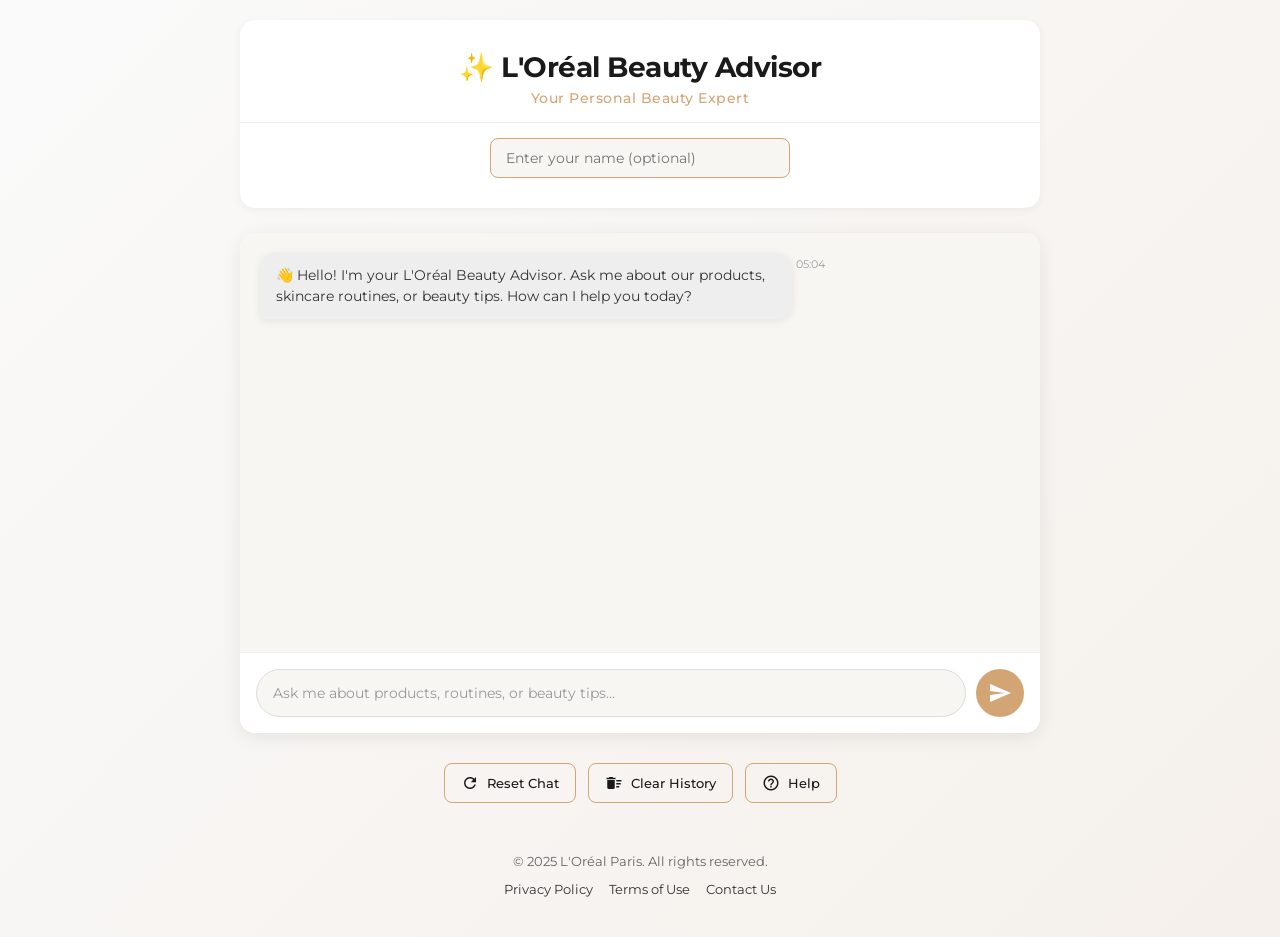
==== index.html @ 0d12a142 "Update" ====
<!doctype html>
<html lang="en">
  <head>
    <meta charset="UTF-8" />
    <meta name="viewport" content="width=device-width, initial-scale=1.0" />
    <title>L'Oréal Beauty Advisor</title>
    <link
      href="https://fonts.googleapis.com/icon?family=Material+Icons"
      rel="stylesheet"
    />
    <link
      href="https://fonts.googleapis.com/css2?family=Montserrat:wght@300;500;700&display=swap"
      rel="stylesheet"
    />
    <link rel="stylesheet" href="style.css" />
  </head>

  <body>
    <div class="page-wrapper">
      <!------- Header / Branding ------->
      <header class="site-header">
        <!-- L'Oréal branding -->
        <div class="logo-container">
          <h1 class="site-title">✨ L'Oréal Beauty Advisor</h1>
          <p class="tagline">Your Personal Beauty Expert</p>
        </div>

        <!-- User name input -->
        <div class="user-info-section">
          <input
            id="userName"
            type="text"
            placeholder="Enter your name (optional)"
            class="user-name-input"
            autocomplete="off"
          />
        </div>
      </header>

      <!------- Main Chat Area ------->
      <main class="main-content">
        <!-- Display latest question ------->
        <section
          id="latestQuestionSection"
          class="latest-question-section"
          style="display: none"
        >
          <div class="latest-question-box">
            <strong>Your Question:</strong>
            <p id="latestQuestion"></p>
          </div>
        </section>

        <!-- Chat messages area ------->
        <section class="chatbox">
          <div id="chatWindow" class="chat-window">
            <!-- Welcome message will appear here -->
          </div>

          <!-- Input form ------->
          <form id="chatForm" class="chat-form">
            <label for="userInput" class="visually-hidden">Message</label>
            <input
              id="userInput"
              name="userInput"
              type="text"
              placeholder="Ask me about products, routines, or beauty tips…"
              autocomplete="off"
              required
            />
            <button type="submit" id="sendBtn" class="send-btn">
              <span class="material-icons">send</span>
              <span class="visually-hidden">Send</span>
            </button>
          </form>
        </section>

        <!-- Action buttons ------->
        <div class="action-buttons">
          <button id="resetBtn" class="action-btn reset-btn">
            <span class="material-icons">refresh</span>
            Reset Chat
          </button>
          <button id="clearBtn" class="action-btn clear-btn">
            <span class="material-icons">delete_sweep</span>
            Clear History
          </button>
          <button id="helpBtn" class="action-btn help-btn">
            <span class="material-icons">help_outline</span>
            Help
          </button>
        </div>
      </main>

      <!------- Footer ------->
      <footer class="site-footer">
        <p>&copy; 2025 L'Oréal Paris. All rights reserved.</p>
        <nav>
          <a href="#">Privacy Policy</a>
          <a href="#">Terms of Use</a>
          <a href="#">Contact Us</a>
        </nav>
      </footer>
    </div>

    <!-- Link to JavaScript file -->
    <script src="script.js"></script>
  </body>
</html>
---- style.css ----
/* —— basic reset —— */
* {
  box-sizing: border-box;
  margin: 0;
  padding: 0;
}

/* —— COLOR SCHEME (L'Oréal Branding) —— */
:root {
  --loreal-gold: #d4a574;
  --loreal-black: #1a1a1a;
  --loreal-white: #ffffff;
  --loreal-light-bg: #f8f6f3;
  --user-bubble: #d4a574;
  --assistant-bubble: #eeeeee;
  --text-dark: #333333;
  --text-light: #666666;
}

/* —— body + fonts —— */
body {
  font-family: "Montserrat", Arial, Helvetica, sans-serif;
  color: var(--text-dark);
  background: linear-gradient(135deg, #fafafa 0%, #f5f0eb 100%);
  min-height: 100vh;
  display: flex;
  justify-content: center;
  padding: 20px;
}

.page-wrapper {
  width: 100%;
  max-width: 800px;
}

/* —— HEADER / BRANDING —— */
.site-header {
  text-align: center;
  padding: 30px 0;
  background: var(--loreal-white);
  border-radius: 15px;
  box-shadow: 0 2px 10px rgba(0, 0, 0, 0.05);
  margin-bottom: 25px;
}

.logo-container {
  margin-bottom: 15px;
}

.site-title {
  font-size: 28px;
  font-weight: 700;
  color: var(--loreal-black);
  margin-bottom: 5px;
  letter-spacing: -0.5px;
}

.tagline {
  font-size: 14px;
  color: var(--loreal-gold);
  font-weight: 500;
  letter-spacing: 0.5px;
}

/* User name input */
.user-info-section {
  margin-top: 15px;
  padding-top: 15px;
  border-top: 1px solid #eeeeee;
}

.user-name-input {
  padding: 10px 15px;
  border: 1.5px solid var(--loreal-gold);
  border-radius: 8px;
  font-size: 14px;
  font-family: "Montserrat", Arial, Helvetica, sans-serif;
  width: 100%;
  max-width: 300px;
  background: var(--loreal-light-bg);
  color: var(--text-dark);
  transition: all 0.3s ease;
}

.user-name-input:focus {
  outline: none;
  border-color: var(--loreal-black);
  background: var(--loreal-white);
  box-shadow: 0 0 0 3px rgba(212, 165, 116, 0.1);
}

/* —— MAIN CONTENT —— */
.main-content {
  display: flex;
  flex-direction: column;
  gap: 20px;
}

/* Latest Question Display */
.latest-question-section {
  animation: slideDown 0.4s ease-out;
}

.latest-question-box {
  background: linear-gradient(135deg, var(--loreal-gold) 0%, #c9a961 100%);
  color: var(--loreal-white);
  padding: 15px 20px;
  border-radius: 10px;
  font-size: 14px;
  box-shadow: 0 4px 12px rgba(212, 165, 116, 0.2);
}

.latest-question-box strong {
  display: block;
  font-size: 12px;
  text-transform: uppercase;
  letter-spacing: 0.5px;
  margin-bottom: 8px;
  opacity: 0.9;
}

.latest-question-box p {
  font-size: 15px;
  line-height: 1.4;
}

/* —— CHATBOX STYLING —— */
.chatbox {
  background: var(--loreal-white);
  border-radius: 15px;
  box-shadow: 0 4px 20px rgba(0, 0, 0, 0.08);
  display: flex;
  flex-direction: column;
  height: 500px;
  overflow: hidden;
}

.chat-window {
  flex: 1;
  overflow-y: auto;
  padding: 20px;
  display: flex;
  flex-direction: column;
  gap: 12px;
  background: var(--loreal-light-bg);
}

/* Scrollbar styling */
.chat-window::-webkit-scrollbar {
  width: 8px;
}

.chat-window::-webkit-scrollbar-track {
  background: transparent;
}

.chat-window::-webkit-scrollbar-thumb {
  background: var(--loreal-gold);
  border-radius: 4px;
}

.chat-window::-webkit-scrollbar-thumb:hover {
  background: var(--loreal-black);
}

/* —— MESSAGE BUBBLES —— */
.message-container {
  display: flex;
  margin-bottom: 8px;
  animation: fadeIn 0.3s ease-in;
}

.message-container.user {
  justify-content: flex-end;
}

.message-container.assistant {
  justify-content: flex-start;
}

.message-bubble {
  max-width: 70%;
  padding: 12px 16px;
  border-radius: 15px;
  word-wrap: break-word;
  font-size: 14px;
  line-height: 1.5;
  box-shadow: 0 2px 8px rgba(0, 0, 0, 0.08);
  transition:
    transform 0.2s ease,
    box-shadow 0.2s ease;
}

.message-bubble:hover {
  transform: translateY(-2px);
  box-shadow: 0 4px 12px rgba(0, 0, 0, 0.12);
}

/* User message bubble (right side, gold) */
.message-bubble.user {
  background: var(--user-bubble);
  color: var(--loreal-white);
  border-bottom-right-radius: 4px;
  font-weight: 500;
}

/* Assistant message bubble (left side, light gray) */
.message-bubble.assistant {
  background: var(--assistant-bubble);
  color: var(--text-dark);
  border-bottom-left-radius: 4px;
}

/* Message timestamp */
.message-time {
  font-size: 11px;
  margin-top: 4px;
  opacity: 0.6;
  padding: 0 4px;
}

.message-container.user .message-time {
  text-align: right;
  color: var(--loreal-white);
}

.message-container.assistant .message-time {
  color: var(--text-light);
}

/* —— CHAT FORM / INPUT —— */
.chat-form {
  display: flex;
  gap: 10px;
  padding: 16px;
  background: var(--loreal-white);
  border-top: 1px solid #eeeeee;
}

.chat-form input {
  flex: 1;
  padding: 12px 16px;
  border: 1.5px solid #dddddd;
  border-radius: 25px;
  font-size: 14px;
  font-family: "Montserrat", Arial, Helvetica, sans-serif;
  background: var(--loreal-light-bg);
  color: var(--text-dark);
  transition: all 0.3s ease;
}

.chat-form input::placeholder {
  color: #999999;
}

.chat-form input:focus {
  outline: none;
  border-color: var(--loreal-gold);
  background: var(--loreal-white);
  box-shadow: 0 0 0 3px rgba(212, 165, 116, 0.1);
}

/* Send button */
.send-btn {
  width: 48px;
  height: 48px;
  padding: 0;
  border: none;
  border-radius: 50%;
  background: var(--loreal-gold);
  color: var(--loreal-white);
  font-size: 18px;
  cursor: pointer;
  display: flex;
  align-items: center;
  justify-content: center;
  transition: all 0.3s ease;
  flex-shrink: 0;
}

.send-btn:hover {
  background: var(--loreal-black);
  transform: scale(1.05);
}

.send-btn:active {
  transform: scale(0.95);
}

.send-btn:focus {
  outline: none;
  box-shadow: 0 0 0 3px rgba(212, 165, 116, 0.3);
}

.send-btn .material-icons {
  font-size: 24px;
}

/* —— ACTION BUTTONS —— */
.action-buttons {
  display: flex;
  gap: 12px;
  justify-content: center;
  flex-wrap: wrap;
  padding: 10px 0;
}

.action-btn {
  display: flex;
  align-items: center;
  gap: 8px;
  padding: 10px 16px;
  border: 1.5px solid var(--loreal-gold);
  border-radius: 8px;
  background: transparent;
  color: var(--loreal-black);
  font-size: 13px;
  font-weight: 500;
  font-family: "Montserrat", Arial, Helvetica, sans-serif;
  cursor: pointer;
  transition: all 0.3s ease;
}

.action-btn .material-icons {
  font-size: 18px;
}

.action-btn:hover {
  background: var(--loreal-gold);
  color: var(--loreal-white);
  transform: translateY(-2px);
  box-shadow: 0 4px 12px rgba(212, 165, 116, 0.3);
}

.action-btn:active {
  transform: translateY(0);
}

.action-btn:focus {
  outline: none;
  box-shadow: 0 0 0 3px rgba(212, 165, 116, 0.2);
}

/* —— ANIMATIONS —— */
@keyframes fadeIn {
  from {
    opacity: 0;
    transform: translateY(10px);
  }
  to {
    opacity: 1;
    transform: translateY(0);
  }
}

@keyframes slideDown {
  from {
    opacity: 0;
    transform: translateY(-10px);
  }
  to {
    opacity: 1;
    transform: translateY(0);
  }
}

@keyframes pulse {
  0%,
  100% {
    opacity: 1;
  }
  50% {
    opacity: 0.6;
  }
}

/* Loading indicator animation */
.typing-indicator {
  display: flex;
  gap: 4px;
  padding: 8px;
}

.typing-indicator span {
  width: 8px;
  height: 8px;
  border-radius: 50%;
  background: var(--loreal-gold);
  animation: pulse 1.4s infinite;
}

.typing-indicator span:nth-child(2) {
  animation-delay: 0.2s;
}

.typing-indicator span:nth-child(3) {
  animation-delay: 0.4s;
}

/* —— FOOTER —— */
.site-footer {
  margin: 40px 0 20px;
  text-align: center;
  font-size: 13px;
  color: var(--text-light);
}

.site-footer p {
  margin-bottom: 12px;
}

.site-footer nav {
  display: flex;
  justify-content: center;
  gap: 16px;
  flex-wrap: wrap;
}

.site-footer a {
  color: var(--text-dark);
  text-decoration: none;
  transition: color 0.3s ease;
}

.site-footer a:hover {
  color: var(--loreal-gold);
}

/* —— ACCESSIBILITY —— */
.visually-hidden {
  position: absolute;
  width: 1px;
  height: 1px;
  padding: 0;
  margin: -1px;
  overflow: hidden;
  clip: rect(0, 0, 0, 0);
  white-space: nowrap;
  border: 0;
}

/* —— RESPONSIVE DESIGN —— */
@media (max-width: 768px) {
  .site-title {
    font-size: 24px;
  }

  .tagline {
    font-size: 13px;
  }

  .chatbox {
    height: 400px;
  }

  .message-bubble {
    max-width: 85%;
    font-size: 13px;
  }

  .chat-form input {
    font-size: 16px; /* Prevents zoom on iOS */
  }

  .action-buttons {
    gap: 8px;
  }

  .action-btn {
    font-size: 12px;
    padding: 8px 12px;
  }

  .action-btn .material-icons {
    font-size: 16px;
  }
}

@media (max-width: 480px) {
  .page-wrapper {
    width: 100%;
  }

  .site-title {
    font-size: 20px;
  }

  .chatbox {
    height: 350px;
  }

  .message-bubble {
    max-width: 90%;
    font-size: 13px;
    padding: 10px 14px;
  }

  .chat-form {
    gap: 8px;
    padding: 12px;
  }

  .send-btn {
    width: 44px;
    height: 44px;
  }

  .action-buttons {
    gap: 6px;
  }

  .action-btn {
    font-size: 11px;
    padding: 8px 10px;
  }
}
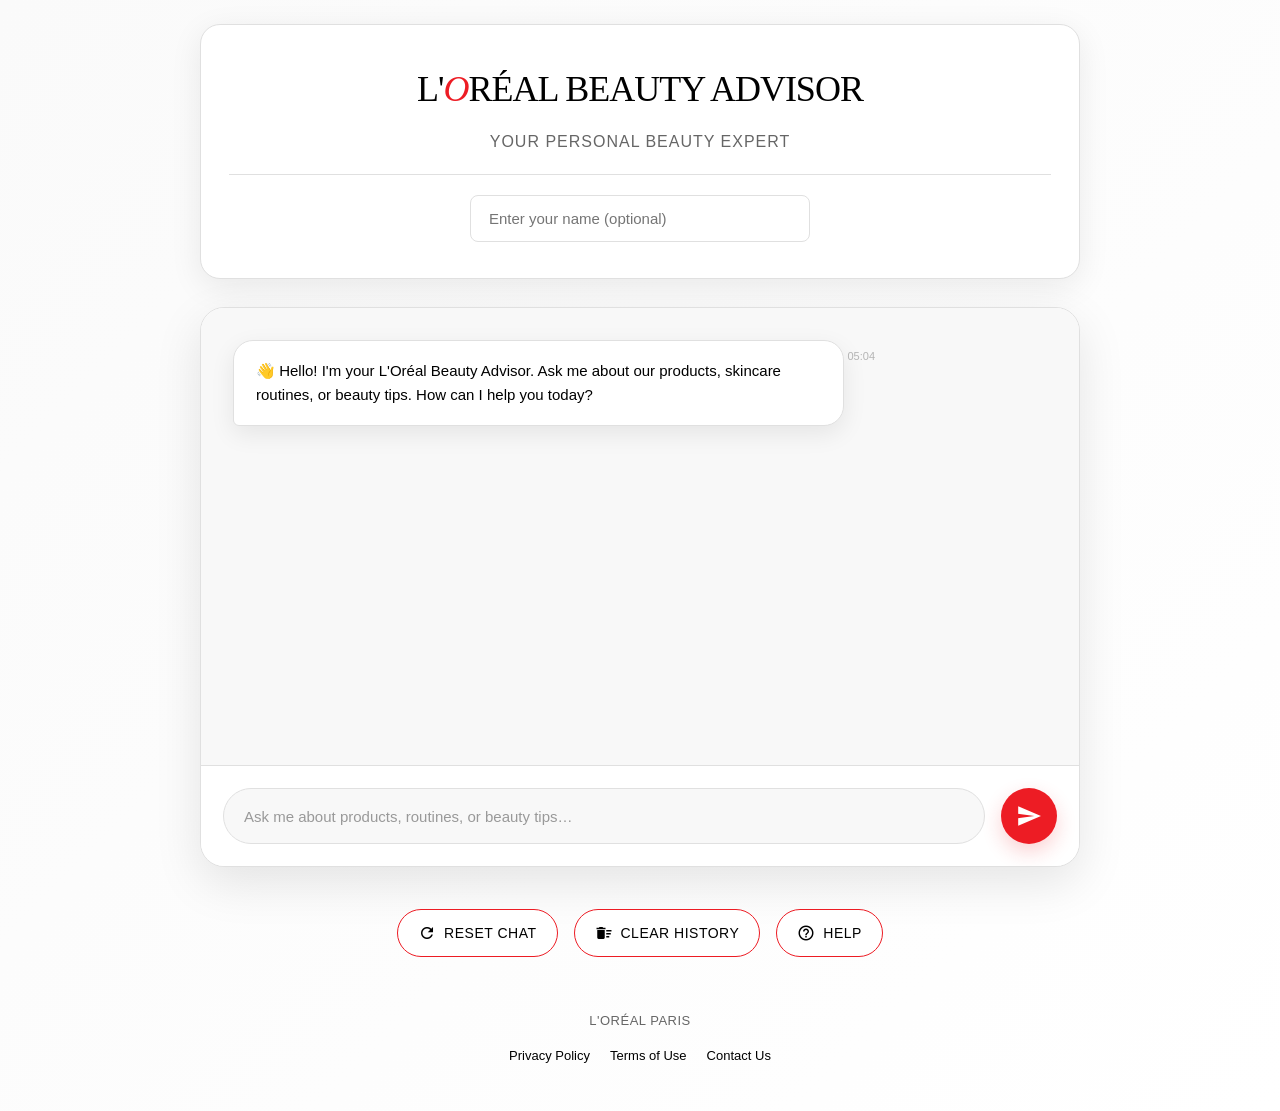
==== commit 5531c278: "css" ====
--- a/index.html
+++ b/index.html
@@ -21,7 +21,9 @@
       <header class="site-header">
         <!-- L'Oréal branding -->
         <div class="logo-container">
-          <h1 class="site-title">✨ L'Oréal Beauty Advisor</h1>
+          <h1 class="site-title">
+            L'<span class="loreal-o">O</span>RÉAL Beauty Advisor
+          </h1>
           <p class="tagline">Your Personal Beauty Expert</p>
         </div>
 
@@ -94,7 +96,7 @@
 
       <!------- Footer ------->
       <footer class="site-footer">
-        <p>&copy; 2025 L'Oréal Paris. All rights reserved.</p>
+        <p>L'<span class="loreal-o">O</span>RÉAL Paris</p>
         <nav>
           <a href="#">Privacy Policy</a>
           <a href="#">Terms of Use</a>
--- a/style.css
+++ b/style.css
@@ -5,95 +5,121 @@
   padding: 0;
 }
 
-/* —— COLOR SCHEME (L'Oréal Branding) —— */
+/* —— L'ORÉAL BRAND COLOR PALETTE —— */
 :root {
-  --loreal-gold: #d4a574;
-  --loreal-black: #1a1a1a;
+  /* Primary Colors */
+  --loreal-black: #000000;
   --loreal-white: #ffffff;
-  --loreal-light-bg: #f8f6f3;
-  --user-bubble: #d4a574;
-  --assistant-bubble: #eeeeee;
-  --text-dark: #333333;
-  --text-light: #666666;
-}
-
-/* —— body + fonts —— */
+  --loreal-red: #ed1c24;
+  
+  /* Secondary Colors */
+  --loreal-red-dark: #c8102e;
+  --loreal-gray-light: #f5f5f5;
+  --loreal-gray-medium: #e0e0e0;
+  
+  /* Background Colors */
+  --loreal-bg-primary: #ffffff;
+  --loreal-bg-secondary: #fafafa;
+  --loreal-bg-accent: #f8f8f8;
+  
+  /* Text Colors */
+  --loreal-text-primary: #000000;
+  --loreal-text-secondary: #666666;
+  --loreal-text-light: #999999;
+}
+
+/* —— L'ORÉAL TYPOGRAPHY —— */
+/* Primary: Helvetica (sans-serif for clean, modern look) */
+/* Secondary: Times New Roman (serif for elegance) */
+/* Accent: Script font for special elements */
+
 body {
-  font-family: "Montserrat", Arial, Helvetica, sans-serif;
-  color: var(--text-dark);
-  background: linear-gradient(135deg, #fafafa 0%, #f5f0eb 100%);
+  font-family: "Helvetica", "Arial", sans-serif;
+  color: var(--loreal-text-primary);
+  background: linear-gradient(135deg, var(--loreal-bg-secondary) 0%, var(--loreal-bg-primary) 100%);
   min-height: 100vh;
   display: flex;
   justify-content: center;
-  padding: 20px;
+  padding: 24px;
+  line-height: 1.6;
 }
 
 .page-wrapper {
   width: 100%;
-  max-width: 800px;
-}
-
-/* —— HEADER / BRANDING —— */
+  max-width: 880px;
+}
+
+/* —— HEADER / L'ORÉAL BRANDING —— */
 .site-header {
   text-align: center;
-  padding: 30px 0;
+  padding: 36px 28px;
   background: var(--loreal-white);
-  border-radius: 15px;
-  box-shadow: 0 2px 10px rgba(0, 0, 0, 0.05);
-  margin-bottom: 25px;
+  border-radius: 20px;
+  box-shadow: 0 8px 32px rgba(0, 0, 0, 0.08);
+  margin-bottom: 28px;
+  border: 1px solid var(--loreal-gray-medium);
 }
 
 .logo-container {
-  margin-bottom: 15px;
+  margin-bottom: 20px;
 }
 
 .site-title {
-  font-size: 28px;
-  font-weight: 700;
+  font-family: "Times New Roman", serif;
+  font-size: 36px;
+  font-weight: normal;
   color: var(--loreal-black);
-  margin-bottom: 5px;
-  letter-spacing: -0.5px;
+  margin-bottom: 10px;
+  letter-spacing: -1px;
+  text-transform: uppercase;
+}
+
+.site-title .loreal-o {
+  color: var(--loreal-red);
+  font-style: italic;
 }
 
 .tagline {
-  font-size: 14px;
-  color: var(--loreal-gold);
-  font-weight: 500;
-  letter-spacing: 0.5px;
+  font-family: "Helvetica", sans-serif;
+  font-size: 16px;
+  color: var(--loreal-text-secondary);
+  font-weight: 300;
+  letter-spacing: 1px;
+  text-transform: uppercase;
 }
 
 /* User name input */
 .user-info-section {
-  margin-top: 15px;
-  padding-top: 15px;
-  border-top: 1px solid #eeeeee;
+  margin-top: 20px;
+  padding-top: 20px;
+  border-top: 1px solid var(--loreal-gray-medium);
 }
 
 .user-name-input {
-  padding: 10px 15px;
-  border: 1.5px solid var(--loreal-gold);
+  padding: 14px 18px;
+  border: 1px solid var(--loreal-gray-medium);
   border-radius: 8px;
-  font-size: 14px;
-  font-family: "Montserrat", Arial, Helvetica, sans-serif;
+  font-size: 15px;
+  font-family: "Helvetica", sans-serif;
   width: 100%;
-  max-width: 300px;
-  background: var(--loreal-light-bg);
-  color: var(--text-dark);
-  transition: all 0.3s ease;
+  max-width: 340px;
+  background: var(--loreal-white);
+  color: var(--loreal-text-primary);
+  transition: all 0.25s ease;
 }
 
 .user-name-input:focus {
   outline: none;
-  border-color: var(--loreal-black);
+  border-color: var(--loreal-red);
   background: var(--loreal-white);
-  box-shadow: 0 0 0 3px rgba(212, 165, 116, 0.1);
+  box-shadow: 0 0 0 3px rgba(237, 28, 36, 0.1);
 }
 
 /* —— MAIN CONTENT —— */
 .main-content {
   display: flex;
   flex-direction: column;
-  gap: 20px;
+  gap: 26px;
 }
 
 /* Latest Question Display */
@@ -102,52 +128,55 @@
 }
 
 .latest-question-box {
-  background: linear-gradient(135deg, var(--loreal-gold) 0%, #c9a961 100%);
+  background: linear-gradient(135deg, var(--loreal-red) 0%, var(--loreal-red-dark) 100%);
   color: var(--loreal-white);
-  padding: 15px 20px;
-  border-radius: 10px;
-  font-size: 14px;
-  box-shadow: 0 4px 12px rgba(212, 165, 116, 0.2);
+  padding: 20px 24px;
+  border-radius: 16px;
+  font-size: 16px;
+  box-shadow: 0 12px 32px rgba(237, 28, 36, 0.15);
+  font-family: "Helvetica", sans-serif;
 }
 
 .latest-question-box strong {
   display: block;
-  font-size: 12px;
+  font-size: 13px;
   text-transform: uppercase;
-  letter-spacing: 0.5px;
-  margin-bottom: 8px;
-  opacity: 0.9;
+  letter-spacing: 1px;
+  margin-bottom: 10px;
+  opacity: 0.95;
+  font-weight: 300;
 }
 
 .latest-question-box p {
-  font-size: 15px;
-  line-height: 1.4;
+  font-size: 16px;
+  line-height: 1.6;
+  font-weight: 400;
 }
 
 /* —— CHATBOX STYLING —— */
 .chatbox {
   background: var(--loreal-white);
-  border-radius: 15px;
-  box-shadow: 0 4px 20px rgba(0, 0, 0, 0.08);
+  border-radius: 24px;
+  box-shadow: 0 16px 48px rgba(0, 0, 0, 0.1);
   display: flex;
   flex-direction: column;
-  height: 500px;
+  height: 560px;
   overflow: hidden;
+  border: 1px solid var(--loreal-gray-medium);
 }
 
 .chat-window {
   flex: 1;
   overflow-y: auto;
-  padding: 20px;
+  padding: 32px;
   display: flex;
   flex-direction: column;
-  gap: 12px;
-  background: var(--loreal-light-bg);
-}
-
-/* Scrollbar styling */
+  gap: 18px;
+  background: var(--loreal-bg-accent);
+}
+
 .chat-window::-webkit-scrollbar {
-  width: 8px;
+  width: 6px;
 }
 
 .chat-window::-webkit-scrollbar-track {
@@ -155,18 +184,18 @@
 }
 
 .chat-window::-webkit-scrollbar-thumb {
-  background: var(--loreal-gold);
-  border-radius: 4px;
+  background: var(--loreal-red);
+  border-radius: 3px;
 }
 
 .chat-window::-webkit-scrollbar-thumb:hover {
-  background: var(--loreal-black);
+  background: var(--loreal-red-dark);
 }
 
 /* —— MESSAGE BUBBLES —— */
 .message-container {
   display: flex;
-  margin-bottom: 8px;
+  margin-bottom: 6px;
   animation: fadeIn 0.3s ease-in;
 }
 
@@ -179,146 +208,146 @@
 }
 
 .message-bubble {
-  max-width: 70%;
-  padding: 12px 16px;
-  border-radius: 15px;
+  max-width: 75%;
+  padding: 18px 22px;
+  border-radius: 20px;
   word-wrap: break-word;
-  font-size: 14px;
-  line-height: 1.5;
-  box-shadow: 0 2px 8px rgba(0, 0, 0, 0.08);
-  transition:
-    transform 0.2s ease,
-    box-shadow 0.2s ease;
+  font-size: 15px;
+  line-height: 1.6;
+  box-shadow: 0 8px 24px rgba(0, 0, 0, 0.08);
+  transition: transform 0.2s ease, box-shadow 0.2s ease;
+  font-family: "Helvetica", sans-serif;
 }
 
 .message-bubble:hover {
-  transform: translateY(-2px);
-  box-shadow: 0 4px 12px rgba(0, 0, 0, 0.12);
-}
-
-/* User message bubble (right side, gold) */
+  transform: translateY(-1px);
+  box-shadow: 0 12px 28px rgba(0, 0, 0, 0.12);
+}
+
 .message-bubble.user {
-  background: var(--user-bubble);
+  background: var(--loreal-red);
   color: var(--loreal-white);
-  border-bottom-right-radius: 4px;
-  font-weight: 500;
-}
-
-/* Assistant message bubble (left side, light gray) */
+  border-bottom-right-radius: 6px;
+  font-weight: 400;
+}
+
 .message-bubble.assistant {
-  background: var(--assistant-bubble);
-  color: var(--text-dark);
-  border-bottom-left-radius: 4px;
-}
-
-/* Message timestamp */
+  background: var(--loreal-white);
+  color: var(--loreal-text-primary);
+  border: 1px solid var(--loreal-gray-medium);
+  border-bottom-left-radius: 6px;
+}
+
 .message-time {
   font-size: 11px;
-  margin-top: 4px;
-  opacity: 0.6;
+  margin-top: 8px;
+  opacity: 0.7;
   padding: 0 4px;
+  font-family: "Helvetica", sans-serif;
 }
 
 .message-container.user .message-time {
   text-align: right;
-  color: var(--loreal-white);
+  color: rgba(255, 255, 255, 0.8);
 }
 
 .message-container.assistant .message-time {
-  color: var(--text-light);
+  color: var(--loreal-text-light);
 }
 
 /* —— CHAT FORM / INPUT —— */
 .chat-form {
   display: flex;
-  gap: 10px;
-  padding: 16px;
-  background: var(--loreal-white);
-  border-top: 1px solid #eeeeee;
+  gap: 16px;
+  padding: 22px;
+  background: rgba(255, 255, 255, 0.98);
+  border-top: 1px solid var(--loreal-gray-medium);
 }
 
 .chat-form input {
   flex: 1;
-  padding: 12px 16px;
-  border: 1.5px solid #dddddd;
-  border-radius: 25px;
-  font-size: 14px;
-  font-family: "Montserrat", Arial, Helvetica, sans-serif;
-  background: var(--loreal-light-bg);
-  color: var(--text-dark);
-  transition: all 0.3s ease;
+  padding: 16px 20px;
+  border: 1px solid var(--loreal-gray-medium);
+  border-radius: 28px;
+  font-size: 15px;
+  font-family: "Helvetica", sans-serif;
+  background: var(--loreal-bg-accent);
+  color: var(--loreal-text-primary);
+  transition: all 0.25s ease;
 }
 
 .chat-form input::placeholder {
-  color: #999999;
+  color: var(--loreal-text-light);
 }
 
 .chat-form input:focus {
   outline: none;
-  border-color: var(--loreal-gold);
+  border-color: var(--loreal-red);
   background: var(--loreal-white);
-  box-shadow: 0 0 0 3px rgba(212, 165, 116, 0.1);
-}
-
-/* Send button */
+  box-shadow: 0 0 0 3px rgba(237, 28, 36, 0.08);
+}
+
 .send-btn {
-  width: 48px;
-  height: 48px;
+  width: 56px;
+  height: 56px;
   padding: 0;
   border: none;
   border-radius: 50%;
-  background: var(--loreal-gold);
+  background: var(--loreal-red);
   color: var(--loreal-white);
-  font-size: 18px;
+  font-size: 22px;
   cursor: pointer;
   display: flex;
   align-items: center;
   justify-content: center;
   transition: all 0.3s ease;
   flex-shrink: 0;
+  box-shadow: 0 8px 20px rgba(237, 28, 36, 0.2);
 }
 
 .send-btn:hover {
-  background: var(--loreal-black);
+  background: var(--loreal-red-dark);
   transform: scale(1.05);
 }
 
 .send-btn:active {
-  transform: scale(0.95);
+  transform: scale(0.96);
 }
 
 .send-btn:focus {
   outline: none;
-  box-shadow: 0 0 0 3px rgba(212, 165, 116, 0.3);
+  box-shadow: 0 0 0 4px rgba(237, 28, 36, 0.3);
 }
 
 .send-btn .material-icons {
-  font-size: 24px;
+  font-size: 26px;
 }
 
 /* —— ACTION BUTTONS —— */
 .action-buttons {
   display: flex;
-  gap: 12px;
+  gap: 16px;
   justify-content: center;
   flex-wrap: wrap;
-  padding: 10px 0;
+  padding: 16px 0 10px;
 }
 
 .action-btn {
   display: flex;
   align-items: center;
   gap: 8px;
-  padding: 10px 16px;
-  border: 1.5px solid var(--loreal-gold);
-  border-radius: 8px;
-  background: transparent;
+  padding: 14px 20px;
+  border: 1px solid var(--loreal-red);
+  border-radius: 28px;
+  background: rgba(255, 255, 255, 0.95);
   color: var(--loreal-black);
-  font-size: 13px;
-  font-weight: 500;
-  font-family: "Montserrat", Arial, Helvetica, sans-serif;
+  font-size: 14px;
+  font-weight: 400;
+  font-family: "Helvetica", sans-serif;
   cursor: pointer;
   transition: all 0.3s ease;
+  text-transform: uppercase;
+  letter-spacing: 0.5px;
 }
 
 .action-btn .material-icons {
@@ -326,10 +355,10 @@
 }
 
 .action-btn:hover {
-  background: var(--loreal-gold);
+  background: var(--loreal-red);
   color: var(--loreal-white);
   transform: translateY(-2px);
-  box-shadow: 0 4px 12px rgba(212, 165, 116, 0.3);
+  box-shadow: 0 8px 20px rgba(237, 28, 36, 0.2);
 }
 
 .action-btn:active {
@@ -338,14 +367,14 @@
 
 .action-btn:focus {
   outline: none;
-  box-shadow: 0 0 0 3px rgba(212, 165, 116, 0.2);
+  box-shadow: 0 0 0 4px rgba(237, 28, 36, 0.15);
 }
 
 /* —— ANIMATIONS —— */
 @keyframes fadeIn {
   from {
     opacity: 0;
-    transform: translateY(10px);
+    transform: translateY(12px);
   }
   to {
     opacity: 1;
@@ -374,18 +403,17 @@
   }
 }
 
-/* Loading indicator animation */
 .typing-indicator {
   display: flex;
-  gap: 4px;
+  gap: 6px;
   padding: 8px;
 }
 
 .typing-indicator span {
-  width: 8px;
-  height: 8px;
+  width: 9px;
+  height: 9px;
   border-radius: 50%;
-  background: var(--loreal-gold);
+  background: var(--loreal-red);
   animation: pulse 1.4s infinite;
 }
 
@@ -399,31 +427,36 @@
 
 /* —— FOOTER —— */
 .site-footer {
-  margin: 40px 0 20px;
+  margin: 44px 0 20px;
   text-align: center;
   font-size: 13px;
-  color: var(--text-light);
+  color: var(--loreal-text-secondary);
+  font-family: "Helvetica", sans-serif;
 }
 
 .site-footer p {
-  margin-bottom: 12px;
+  margin-bottom: 14px;
+  text-transform: uppercase;
+  letter-spacing: 0.5px;
+  font-weight: 300;
 }
 
 .site-footer nav {
   display: flex;
   justify-content: center;
-  gap: 16px;
+  gap: 20px;
   flex-wrap: wrap;
 }
 
 .site-footer a {
-  color: var(--text-dark);
+  color: var(--loreal-text-primary);
   text-decoration: none;
   transition: color 0.3s ease;
+  font-weight: 400;
 }
 
 .site-footer a:hover {
-  color: var(--loreal-gold);
+  color: var(--loreal-red);
 }
 
 /* —— ACCESSIBILITY —— */
@@ -442,37 +475,33 @@
 /* —— RESPONSIVE DESIGN —— */
 @media (max-width: 768px) {
   .site-title {
-    font-size: 24px;
+    font-size: 28px;
   }
 
   .tagline {
-    font-size: 13px;
+    font-size: 15px;
   }
 
   .chatbox {
-    height: 400px;
+    height: 480px;
   }
 
   .message-bubble {
     max-width: 85%;
+    font-size: 14px;
+  }
+
+  .chat-form input {
+    font-size: 15px;
+  }
+
+  .action-buttons {
+    gap: 12px;
+  }
+
+  .action-btn {
     font-size: 13px;
-  }
-
-  .chat-form input {
-    font-size: 16px; /* Prevents zoom on iOS */
-  }
-
-  .action-buttons {
-    gap: 8px;
-  }
-
-  .action-btn {
-    font-size: 12px;
-    padding: 8px 12px;
-  }
-
-  .action-btn .material-icons {
-    font-size: 16px;
+    padding: 12px 16px;
   }
 }
 
@@ -482,35 +511,35 @@
   }
 
   .site-title {
-    font-size: 20px;
+    font-size: 24px;
   }
 
   .chatbox {
-    height: 350px;
+    height: 400px;
   }
 
   .message-bubble {
-    max-width: 90%;
-    font-size: 13px;
+    max-width: 92%;
+    font-size: 14px;
+    padding: 14px 18px;
+  }
+
+  .chat-form {
+    gap: 10px;
+    padding: 16px;
+  }
+
+  .send-btn {
+    width: 48px;
+    height: 48px;
+  }
+
+  .action-buttons {
+    gap: 8px;
+  }
+
+  .action-btn {
+    font-size: 12px;
     padding: 10px 14px;
   }
-
-  .chat-form {
-    gap: 8px;
-    padding: 12px;
-  }
-
-  .send-btn {
-    width: 44px;
-    height: 44px;
-  }
-
-  .action-buttons {
-    gap: 6px;
-  }
-
-  .action-btn {
-    font-size: 11px;
-    padding: 8px 10px;
-  }
-}
+}
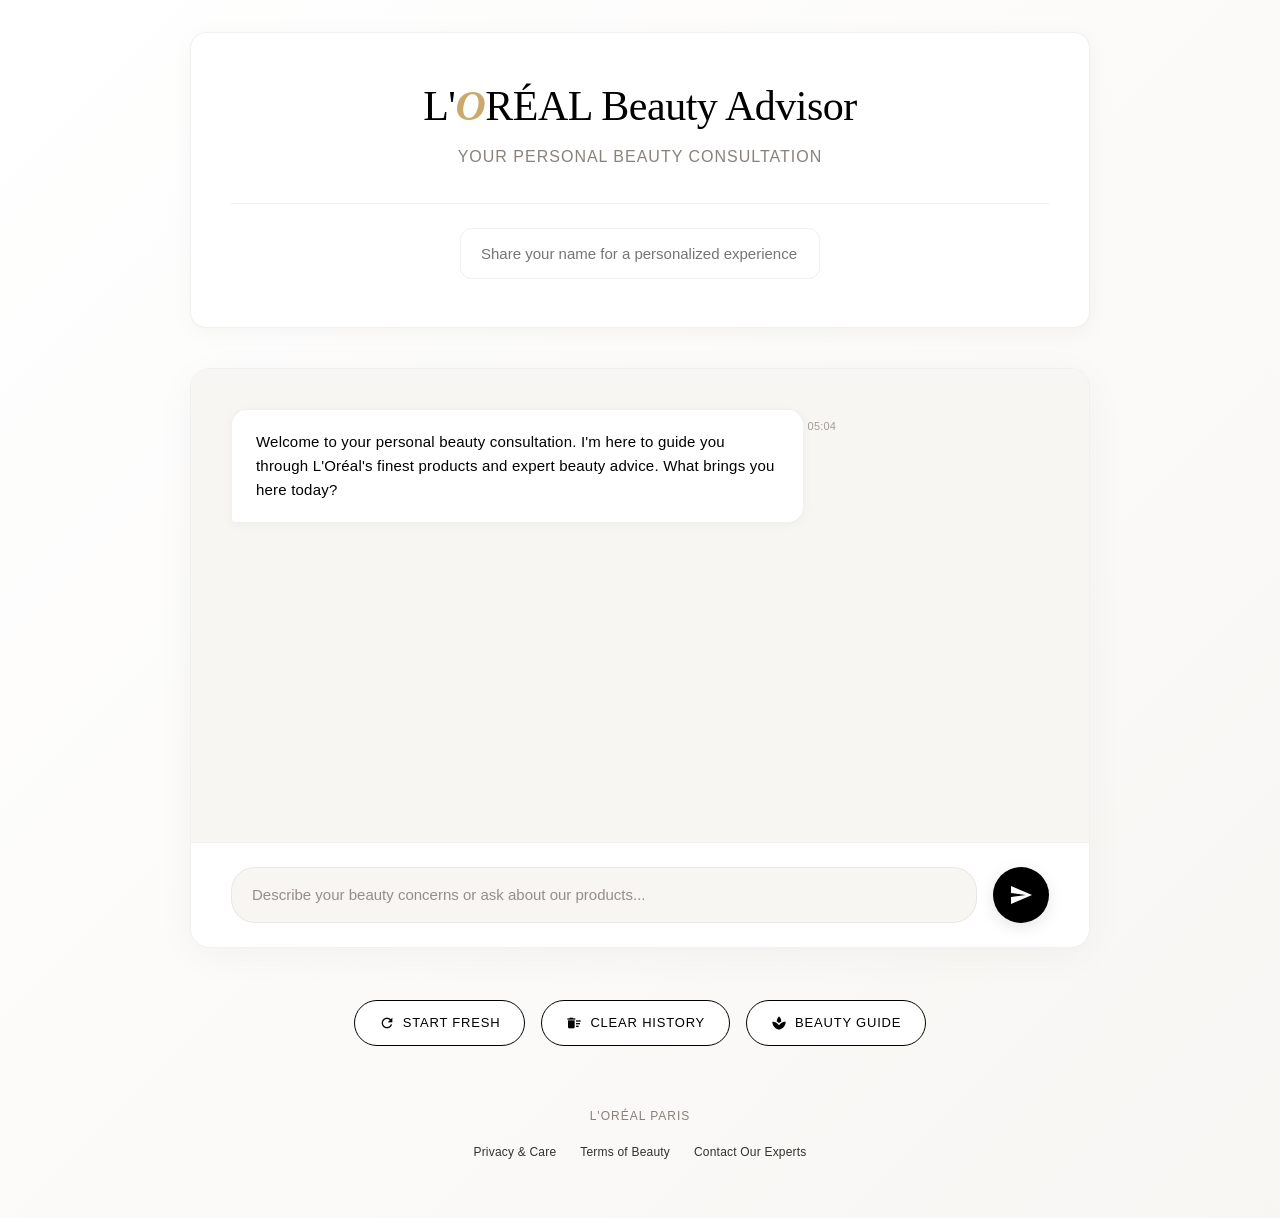
==== commit e0f29539: "commit changes" ====
--- a/index.html
+++ b/index.html
@@ -24,7 +24,7 @@
           <h1 class="site-title">
             L'<span class="loreal-o">O</span>RÉAL Beauty Advisor
           </h1>
-          <p class="tagline">Your Personal Beauty Expert</p>
+          <p class="tagline">Your Personal Beauty Consultation</p>
         </div>
 
         <!-- User name input -->
@@ -32,7 +32,7 @@
           <input
             id="userName"
             type="text"
-            placeholder="Enter your name (optional)"
+            placeholder="Share your name for a personalized experience"
             class="user-name-input"
             autocomplete="off"
           />
@@ -48,7 +48,7 @@
           style="display: none"
         >
           <div class="latest-question-box">
-            <strong>Your Question:</strong>
+            <strong>Your Beauty Inquiry</strong>
             <p id="latestQuestion"></p>
           </div>
         </section>
@@ -66,7 +66,7 @@
               id="userInput"
               name="userInput"
               type="text"
-              placeholder="Ask me about products, routines, or beauty tips…"
+              placeholder="Describe your beauty concerns or ask about our products..."
               autocomplete="off"
               required
             />
@@ -81,15 +81,15 @@
         <div class="action-buttons">
           <button id="resetBtn" class="action-btn reset-btn">
             <span class="material-icons">refresh</span>
-            Reset Chat
+            Start Fresh
           </button>
           <button id="clearBtn" class="action-btn clear-btn">
             <span class="material-icons">delete_sweep</span>
             Clear History
           </button>
           <button id="helpBtn" class="action-btn help-btn">
-            <span class="material-icons">help_outline</span>
-            Help
+            <span class="material-icons">spa</span>
+            Beauty Guide
           </button>
         </div>
       </main>
@@ -98,9 +98,9 @@
       <footer class="site-footer">
         <p>L'<span class="loreal-o">O</span>RÉAL Paris</p>
         <nav>
-          <a href="#">Privacy Policy</a>
-          <a href="#">Terms of Use</a>
-          <a href="#">Contact Us</a>
+          <a href="#">Privacy & Care</a>
+          <a href="#">Terms of Beauty</a>
+          <a href="#">Contact Our Experts</a>
         </nav>
       </footer>
     </div>
--- a/style.css
+++ b/style.css
@@ -5,178 +5,182 @@
   padding: 0;
 }
 
-/* —— L'ORÉAL BRAND COLOR PALETTE —— */
+/* —— L'ORÉAL LUXURY BRAND PALETTE —— */
 :root {
-  /* Primary Colors */
+  /* Primary Luxury Colors */
   --loreal-black: #000000;
   --loreal-white: #ffffff;
-  --loreal-red: #ed1c24;
+  --loreal-gold: #c9a96e;
   
-  /* Secondary Colors */
-  --loreal-red-dark: #c8102e;
-  --loreal-gray-light: #f5f5f5;
-  --loreal-gray-medium: #e0e0e0;
+  /* Neutral Tones */
+  --loreal-nude: #f5f0e8;
+  --loreal-beige: #ede6d6;
+  --loreal-gray-light: #f8f6f3;
+  --loreal-gray-medium: #e8e3dd;
+  --loreal-gray-dark: #6b635a;
   
-  /* Background Colors */
-  --loreal-bg-primary: #ffffff;
-  --loreal-bg-secondary: #fafafa;
-  --loreal-bg-accent: #f8f8f8;
-  
-  /* Text Colors */
-  --loreal-text-primary: #000000;
-  --loreal-text-secondary: #666666;
-  --loreal-text-light: #999999;
-}
-
-/* —— L'ORÉAL TYPOGRAPHY —— */
-/* Primary: Helvetica (sans-serif for clean, modern look) */
-/* Secondary: Times New Roman (serif for elegance) */
-/* Accent: Script font for special elements */
+  /* Subtle Accents */
+  --loreal-gold-soft: #d4c4a8;
+  --loreal-shadow: rgba(0, 0, 0, 0.04);
+  --loreal-border: rgba(0, 0, 0, 0.06);
+}
+
+/* —— LUXURY TYPOGRAPHY —— */
+/* Headings: Playfair Display (elegant serif) */
+/* Body: Inter/Helvetica Neue (clean sans-serif) */
+
+@import url('https://fonts.googleapis.com/css2?family=Playfair+Display:ital,wght@0,400;0,500;0,600;1,400&family=Inter:wght@300;400;500&display=swap');
 
 body {
-  font-family: "Helvetica", "Arial", sans-serif;
-  color: var(--loreal-text-primary);
-  background: linear-gradient(135deg, var(--loreal-bg-secondary) 0%, var(--loreal-bg-primary) 100%);
+  font-family: 'Inter', 'Helvetica Neue', sans-serif;
+  color: var(--loreal-black);
+  background: linear-gradient(135deg, var(--loreal-white) 0%, var(--loreal-gray-light) 100%);
   min-height: 100vh;
   display: flex;
   justify-content: center;
-  padding: 24px;
-  line-height: 1.6;
+  padding: 32px 24px;
+  line-height: 1.7;
+  letter-spacing: 0.2px;
 }
 
 .page-wrapper {
   width: 100%;
-  max-width: 880px;
-}
-
-/* —— HEADER / L'ORÉAL BRANDING —— */
+  max-width: 900px;
+}
+
+/* —— HEADER / L'ORÉAL LUXURY BRANDING —— */
 .site-header {
   text-align: center;
-  padding: 36px 28px;
-  background: var(--loreal-white);
-  border-radius: 20px;
-  box-shadow: 0 8px 32px rgba(0, 0, 0, 0.08);
-  margin-bottom: 28px;
-  border: 1px solid var(--loreal-gray-medium);
+  padding: 48px 40px;
+  background: var(--loreal-white);
+  border-radius: 16px;
+  box-shadow: 0 4px 24px var(--loreal-shadow);
+  margin-bottom: 40px;
+  border: 1px solid var(--loreal-border);
 }
 
 .logo-container {
-  margin-bottom: 20px;
+  margin-bottom: 24px;
 }
 
 .site-title {
-  font-family: "Times New Roman", serif;
-  font-size: 36px;
-  font-weight: normal;
-  color: var(--loreal-black);
-  margin-bottom: 10px;
-  letter-spacing: -1px;
-  text-transform: uppercase;
+  font-family: 'Playfair Display', serif;
+  font-size: 42px;
+  font-weight: 500;
+  color: var(--loreal-black);
+  margin-bottom: 12px;
+  letter-spacing: -0.5px;
+  line-height: 1.2;
 }
 
 .site-title .loreal-o {
-  color: var(--loreal-red);
+  color: var(--loreal-gold);
   font-style: italic;
+  font-weight: 600;
 }
 
 .tagline {
-  font-family: "Helvetica", sans-serif;
+  font-family: 'Inter', sans-serif;
   font-size: 16px;
-  color: var(--loreal-text-secondary);
+  color: var(--loreal-gray-dark);
   font-weight: 300;
   letter-spacing: 1px;
   text-transform: uppercase;
+  opacity: 0.8;
 }
 
 /* User name input */
 .user-info-section {
-  margin-top: 20px;
-  padding-top: 20px;
-  border-top: 1px solid var(--loreal-gray-medium);
+  margin-top: 32px;
+  padding-top: 24px;
+  border-top: 1px solid var(--loreal-border);
 }
 
 .user-name-input {
-  padding: 14px 18px;
-  border: 1px solid var(--loreal-gray-medium);
-  border-radius: 8px;
+  padding: 16px 20px;
+  border: 1px solid var(--loreal-border);
+  border-radius: 12px;
   font-size: 15px;
-  font-family: "Helvetica", sans-serif;
+  font-family: 'Inter', sans-serif;
   width: 100%;
-  max-width: 340px;
-  background: var(--loreal-white);
-  color: var(--loreal-text-primary);
-  transition: all 0.25s ease;
+  max-width: 360px;
+  background: var(--loreal-white);
+  color: var(--loreal-black);
+  transition: all 0.3s ease;
 }
 
 .user-name-input:focus {
   outline: none;
-  border-color: var(--loreal-red);
-  background: var(--loreal-white);
-  box-shadow: 0 0 0 3px rgba(237, 28, 36, 0.1);
+  border-color: var(--loreal-gold);
+  background: var(--loreal-white);
+  box-shadow: 0 0 0 3px rgba(201, 169, 110, 0.08);
 }
 
 /* —— MAIN CONTENT —— */
 .main-content {
   display: flex;
   flex-direction: column;
-  gap: 26px;
+  gap: 32px;
 }
 
 /* Latest Question Display */
 .latest-question-section {
-  animation: slideDown 0.4s ease-out;
+  animation: slideDown 0.5s ease-out;
 }
 
 .latest-question-box {
-  background: linear-gradient(135deg, var(--loreal-red) 0%, var(--loreal-red-dark) 100%);
-  color: var(--loreal-white);
-  padding: 20px 24px;
+  background: linear-gradient(135deg, var(--loreal-nude) 0%, var(--loreal-beige) 100%);
+  color: var(--loreal-black);
+  padding: 24px 28px;
   border-radius: 16px;
   font-size: 16px;
-  box-shadow: 0 12px 32px rgba(237, 28, 36, 0.15);
-  font-family: "Helvetica", sans-serif;
+  box-shadow: 0 4px 20px var(--loreal-shadow);
+  border: 1px solid var(--loreal-border);
+  font-family: 'Inter', sans-serif;
 }
 
 .latest-question-box strong {
   display: block;
   font-size: 13px;
   text-transform: uppercase;
-  letter-spacing: 1px;
-  margin-bottom: 10px;
-  opacity: 0.95;
-  font-weight: 300;
+  letter-spacing: 1.2px;
+  margin-bottom: 12px;
+  opacity: 0.7;
+  font-weight: 500;
+  color: var(--loreal-gray-dark);
 }
 
 .latest-question-box p {
   font-size: 16px;
   line-height: 1.6;
   font-weight: 400;
+  margin: 0;
 }
 
 /* —— CHATBOX STYLING —— */
 .chatbox {
   background: var(--loreal-white);
-  border-radius: 24px;
-  box-shadow: 0 16px 48px rgba(0, 0, 0, 0.1);
+  border-radius: 20px;
+  box-shadow: 0 8px 40px var(--loreal-shadow);
   display: flex;
   flex-direction: column;
-  height: 560px;
+  height: 580px;
   overflow: hidden;
-  border: 1px solid var(--loreal-gray-medium);
+  border: 1px solid var(--loreal-border);
 }
 
 .chat-window {
   flex: 1;
   overflow-y: auto;
-  padding: 32px;
+  padding: 40px;
   display: flex;
   flex-direction: column;
-  gap: 18px;
-  background: var(--loreal-bg-accent);
+  gap: 20px;
+  background: var(--loreal-gray-light);
 }
 
 .chat-window::-webkit-scrollbar {
-  width: 6px;
+  width: 4px;
 }
 
 .chat-window::-webkit-scrollbar-track {
@@ -184,19 +188,19 @@
 }
 
 .chat-window::-webkit-scrollbar-thumb {
-  background: var(--loreal-red);
-  border-radius: 3px;
+  background: var(--loreal-gold);
+  border-radius: 2px;
 }
 
 .chat-window::-webkit-scrollbar-thumb:hover {
-  background: var(--loreal-red-dark);
+  background: var(--loreal-gold-soft);
 }
 
 /* —— MESSAGE BUBBLES —— */
 .message-container {
   display: flex;
-  margin-bottom: 6px;
-  animation: fadeIn 0.3s ease-in;
+  margin-bottom: 4px;
+  animation: fadeIn 0.4s ease-in;
 }
 
 .message-container.user {
@@ -208,83 +212,86 @@
 }
 
 .message-bubble {
-  max-width: 75%;
-  padding: 18px 22px;
-  border-radius: 20px;
+  max-width: 70%;
+  padding: 20px 24px;
+  border-radius: 16px;
   word-wrap: break-word;
   font-size: 15px;
   line-height: 1.6;
-  box-shadow: 0 8px 24px rgba(0, 0, 0, 0.08);
+  box-shadow: 0 2px 12px var(--loreal-shadow);
   transition: transform 0.2s ease, box-shadow 0.2s ease;
-  font-family: "Helvetica", sans-serif;
+  font-family: 'Inter', sans-serif;
+  font-weight: 400;
 }
 
 .message-bubble:hover {
   transform: translateY(-1px);
-  box-shadow: 0 12px 28px rgba(0, 0, 0, 0.12);
+  box-shadow: 0 4px 16px var(--loreal-shadow);
 }
 
 .message-bubble.user {
-  background: var(--loreal-red);
-  color: var(--loreal-white);
-  border-bottom-right-radius: 6px;
-  font-weight: 400;
+  background: var(--loreal-nude);
+  color: var(--loreal-black);
+  border-bottom-right-radius: 4px;
+  border: 1px solid var(--loreal-gray-medium);
 }
 
 .message-bubble.assistant {
   background: var(--loreal-white);
-  color: var(--loreal-text-primary);
-  border: 1px solid var(--loreal-gray-medium);
-  border-bottom-left-radius: 6px;
+  color: var(--loreal-black);
+  border-bottom-left-radius: 4px;
+  border: 1px solid var(--loreal-border);
 }
 
 .message-time {
   font-size: 11px;
   margin-top: 8px;
-  opacity: 0.7;
+  opacity: 0.6;
   padding: 0 4px;
-  font-family: "Helvetica", sans-serif;
+  font-family: 'Inter', sans-serif;
+  font-weight: 400;
+  color: var(--loreal-gray-dark);
 }
 
 .message-container.user .message-time {
   text-align: right;
-  color: rgba(255, 255, 255, 0.8);
 }
 
 .message-container.assistant .message-time {
-  color: var(--loreal-text-light);
+  text-align: left;
 }
 
 /* —— CHAT FORM / INPUT —— */
 .chat-form {
   display: flex;
   gap: 16px;
-  padding: 22px;
-  background: rgba(255, 255, 255, 0.98);
-  border-top: 1px solid var(--loreal-gray-medium);
+  padding: 24px 40px;
+  background: var(--loreal-white);
+  border-top: 1px solid var(--loreal-border);
 }
 
 .chat-form input {
   flex: 1;
   padding: 16px 20px;
-  border: 1px solid var(--loreal-gray-medium);
-  border-radius: 28px;
+  border: 1px solid var(--loreal-border);
+  border-radius: 24px;
   font-size: 15px;
-  font-family: "Helvetica", sans-serif;
-  background: var(--loreal-bg-accent);
-  color: var(--loreal-text-primary);
-  transition: all 0.25s ease;
+  font-family: 'Inter', sans-serif;
+  background: var(--loreal-gray-light);
+  color: var(--loreal-black);
+  transition: all 0.3s ease;
 }
 
 .chat-form input::placeholder {
-  color: var(--loreal-text-light);
+  color: var(--loreal-gray-dark);
+  opacity: 0.7;
 }
 
 .chat-form input:focus {
   outline: none;
-  border-color: var(--loreal-red);
-  background: var(--loreal-white);
-  box-shadow: 0 0 0 3px rgba(237, 28, 36, 0.08);
+  border-color: var(--loreal-gold);
+  background: var(--loreal-white);
+  box-shadow: 0 0 0 3px rgba(201, 169, 110, 0.06);
 }
 
 .send-btn {
@@ -293,34 +300,35 @@
   padding: 0;
   border: none;
   border-radius: 50%;
-  background: var(--loreal-red);
+  background: var(--loreal-black);
   color: var(--loreal-white);
-  font-size: 22px;
+  font-size: 20px;
   cursor: pointer;
   display: flex;
   align-items: center;
   justify-content: center;
   transition: all 0.3s ease;
   flex-shrink: 0;
-  box-shadow: 0 8px 20px rgba(237, 28, 36, 0.2);
+  box-shadow: 0 4px 16px rgba(0, 0, 0, 0.1);
 }
 
 .send-btn:hover {
-  background: var(--loreal-red-dark);
-  transform: scale(1.05);
+  background: var(--loreal-gold);
+  color: var(--loreal-black);
+  transform: scale(1.02);
 }
 
 .send-btn:active {
-  transform: scale(0.96);
+  transform: scale(0.98);
 }
 
 .send-btn:focus {
   outline: none;
-  box-shadow: 0 0 0 4px rgba(237, 28, 36, 0.3);
+  box-shadow: 0 0 0 3px rgba(201, 169, 110, 0.2);
 }
 
 .send-btn .material-icons {
-  font-size: 26px;
+  font-size: 24px;
 }
 
 /* —— ACTION BUTTONS —— */
@@ -329,36 +337,36 @@
   gap: 16px;
   justify-content: center;
   flex-wrap: wrap;
-  padding: 16px 0 10px;
+  padding: 20px 0 12px;
 }
 
 .action-btn {
   display: flex;
   align-items: center;
   gap: 8px;
-  padding: 14px 20px;
-  border: 1px solid var(--loreal-red);
-  border-radius: 28px;
-  background: rgba(255, 255, 255, 0.95);
-  color: var(--loreal-black);
-  font-size: 14px;
-  font-weight: 400;
-  font-family: "Helvetica", sans-serif;
+  padding: 14px 24px;
+  border: 1px solid var(--loreal-black);
+  border-radius: 24px;
+  background: var(--loreal-white);
+  color: var(--loreal-black);
+  font-size: 13px;
+  font-weight: 500;
+  font-family: 'Inter', sans-serif;
   cursor: pointer;
   transition: all 0.3s ease;
   text-transform: uppercase;
-  letter-spacing: 0.5px;
+  letter-spacing: 0.8px;
 }
 
 .action-btn .material-icons {
-  font-size: 18px;
+  font-size: 16px;
 }
 
 .action-btn:hover {
-  background: var(--loreal-red);
+  background: var(--loreal-black);
   color: var(--loreal-white);
-  transform: translateY(-2px);
-  box-shadow: 0 8px 20px rgba(237, 28, 36, 0.2);
+  transform: translateY(-1px);
+  box-shadow: 0 4px 16px rgba(0, 0, 0, 0.08);
 }
 
 .action-btn:active {
@@ -367,14 +375,14 @@
 
 .action-btn:focus {
   outline: none;
-  box-shadow: 0 0 0 4px rgba(237, 28, 36, 0.15);
+  box-shadow: 0 0 0 3px rgba(0, 0, 0, 0.1);
 }
 
 /* —— ANIMATIONS —— */
 @keyframes fadeIn {
   from {
     opacity: 0;
-    transform: translateY(12px);
+    transform: translateY(8px);
   }
   to {
     opacity: 1;
@@ -385,7 +393,7 @@
 @keyframes slideDown {
   from {
     opacity: 0;
-    transform: translateY(-10px);
+    transform: translateY(-8px);
   }
   to {
     opacity: 1;
@@ -399,7 +407,7 @@
     opacity: 1;
   }
   50% {
-    opacity: 0.6;
+    opacity: 0.7;
   }
 }
 
@@ -410,11 +418,11 @@
 }
 
 .typing-indicator span {
-  width: 9px;
-  height: 9px;
+  width: 8px;
+  height: 8px;
   border-radius: 50%;
-  background: var(--loreal-red);
-  animation: pulse 1.4s infinite;
+  background: var(--loreal-gold);
+  animation: pulse 1.6s infinite;
 }
 
 .typing-indicator span:nth-child(2) {
@@ -427,36 +435,39 @@
 
 /* —— FOOTER —— */
 .site-footer {
-  margin: 44px 0 20px;
+  margin: 48px 0 24px;
   text-align: center;
-  font-size: 13px;
-  color: var(--loreal-text-secondary);
-  font-family: "Helvetica", sans-serif;
+  font-size: 12px;
+  color: var(--loreal-gray-dark);
+  font-family: 'Inter', sans-serif;
+  font-weight: 400;
 }
 
 .site-footer p {
-  margin-bottom: 14px;
+  margin-bottom: 16px;
   text-transform: uppercase;
-  letter-spacing: 0.5px;
-  font-weight: 300;
+  letter-spacing: 1px;
+  opacity: 0.8;
 }
 
 .site-footer nav {
   display: flex;
   justify-content: center;
-  gap: 20px;
+  gap: 24px;
   flex-wrap: wrap;
 }
 
 .site-footer a {
-  color: var(--loreal-text-primary);
+  color: var(--loreal-black);
   text-decoration: none;
   transition: color 0.3s ease;
   font-weight: 400;
+  opacity: 0.8;
 }
 
 .site-footer a:hover {
-  color: var(--loreal-red);
+  color: var(--loreal-gold);
+  opacity: 1;
 }
 
 /* —— ACCESSIBILITY —— */
@@ -475,7 +486,7 @@
 /* —— RESPONSIVE DESIGN —— */
 @media (max-width: 768px) {
   .site-title {
-    font-size: 28px;
+    font-size: 32px;
   }
 
   .tagline {
@@ -483,7 +494,7 @@
   }
 
   .chatbox {
-    height: 480px;
+    height: 500px;
   }
 
   .message-bubble {
@@ -500,8 +511,8 @@
   }
 
   .action-btn {
-    font-size: 13px;
-    padding: 12px 16px;
+    font-size: 12px;
+    padding: 12px 18px;
   }
 }
 
@@ -511,22 +522,22 @@
   }
 
   .site-title {
-    font-size: 24px;
+    font-size: 26px;
   }
 
   .chatbox {
-    height: 400px;
+    height: 420px;
   }
 
   .message-bubble {
     max-width: 92%;
     font-size: 14px;
-    padding: 14px 18px;
+    padding: 16px 20px;
   }
 
   .chat-form {
-    gap: 10px;
-    padding: 16px;
+    gap: 12px;
+    padding: 20px;
   }
 
   .send-btn {
@@ -539,7 +550,7 @@
   }
 
   .action-btn {
-    font-size: 12px;
-    padding: 10px 14px;
-  }
-}
+    font-size: 11px;
+    padding: 10px 16px;
+  }
+}
